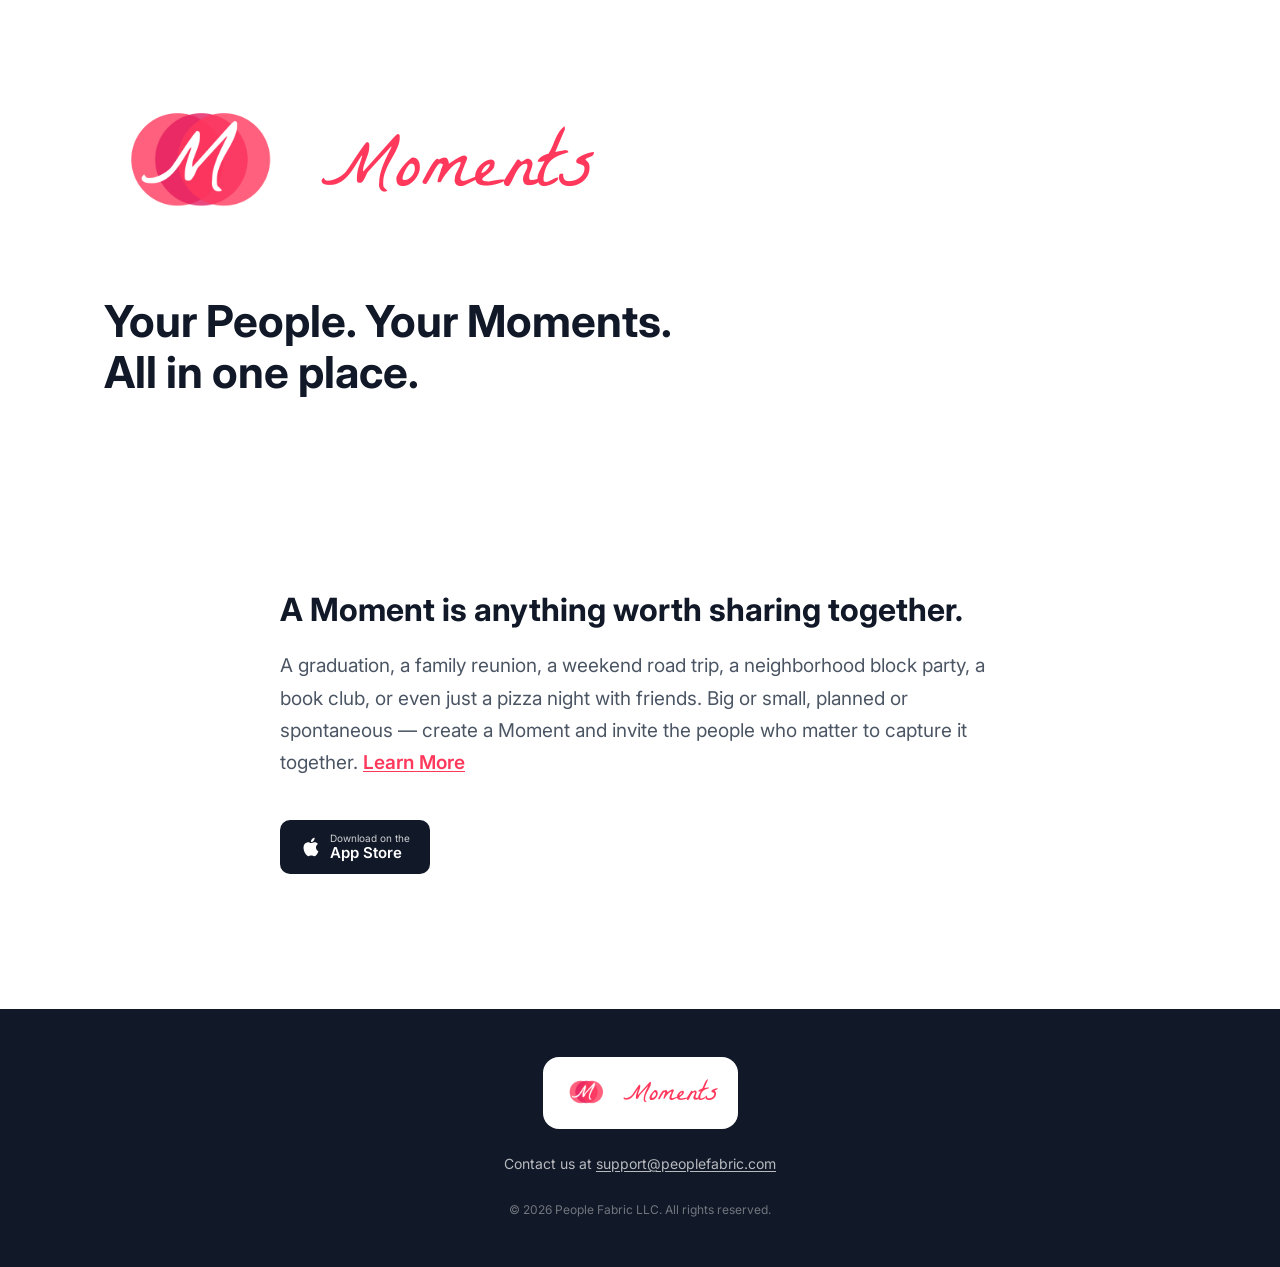
==== getapp.html @ f61d81ea "Add privacy policy and get app pages, update homepage - Add privacy.html with full privacy policy co" ====
<!DOCTYPE html>
<html lang="en">
<head>
  <meta charset="UTF-8">
  <meta name="viewport" content="width=device-width, initial-scale=1.0">
  <meta name="description" content="Download Moments - Your People. Your Moments. All in one place.">
  <meta name="robots" content="noindex, nofollow">
  <meta name="googlebot" content="noindex, nofollow">
  <meta name="theme-color" content="#FF385C">

  <title>Get the App - Moments</title>

  <link rel="stylesheet" href="css/styles.css">
  <link rel="icon" type="image/png" href="assets/favicon.png">
  <link rel="apple-touch-icon" href="assets/apple-touch-icon.png">

  <style>
    .getapp {
      padding: var(--space-16) 0 var(--space-20);
      min-height: 60vh;
      display: flex;
      align-items: center;
    }

    .getapp__content {
      max-width: var(--max-width-narrow);
      margin: 0 auto;
    }

    .getapp__title {
      font-size: clamp(24px, 4vw, 32px);
      font-weight: 700;
      line-height: 1.3;
      color: var(--color-text);
      margin-bottom: var(--space-5);
    }

    .getapp__placeholder {
      font-size: clamp(17px, 2.5vw, 19px);
      line-height: 1.7;
      color: var(--color-text-secondary);
      margin-bottom: var(--space-10);
    }

    .getapp__learn-more {
      color: var(--color-primary);
      font-weight: 600;
      text-decoration: underline;
      text-underline-offset: 2px;
    }

    .getapp__learn-more:hover {
      color: var(--color-primary-hover);
    }

    .getapp__actions {
      display: flex;
      gap: var(--space-3);
      flex-wrap: wrap;
    }
  </style>
</head>
<body>

  <!-- Scroll-triggered Header -->
  <header class="header" id="header">
    <div class="container header__inner">
      <a href="/" class="header__logo">
        <img src="assets/logo.png" alt="" class="header__logo-icon">
        <span class="header__logo-text">Moments</span>
      </a>
    </div>
  </header>

  <!-- Hero Section -->
  <section class="hero">
    <div class="container">
      <div class="hero__main">
        <div class="hero__brand">
          <img src="assets/logo.png" alt="Moments" class="hero__logo">
          <span class="hero__logo-text">Moments</span>
        </div>

        <h1 class="hero__tagline">
          Your People. Your Moments.<br>
          All in one place.
        </h1>
      </div>
    </div>
  </section>

  <!-- Get App Section -->
  <section class="getapp">
    <div class="container">
      <div class="getapp__content">

        <h2 class="getapp__title">A Moment is anything worth sharing together.</h2>
        <p class="getapp__placeholder">
          A graduation, a family reunion, a weekend road trip, a neighborhood block party, a book club, or even just a pizza night with friends. Big or small, planned or spontaneous — create a Moment and invite the people who matter to capture it together. <a href="/" class="getapp__learn-more">Learn More</a>
        </p>

        <div class="getapp__actions">
          <a href="#" class="app-btn" aria-label="Download on the App Store">
            <svg class="app-btn__icon" viewBox="0 0 24 24" fill="currentColor">
              <path d="M18.71 19.5c-.83 1.24-1.71 2.45-3.05 2.47-1.34.03-1.77-.79-3.29-.79-1.53 0-2 .77-3.27.82-1.31.05-2.3-1.32-3.14-2.53C4.25 17 2.94 12.45 4.7 9.39c.87-1.52 2.43-2.48 4.12-2.51 1.28-.02 2.5.87 3.29.87.78 0 2.26-1.07 3.81-.91.65.03 2.47.26 3.64 1.98-.09.06-2.17 1.28-2.15 3.81.03 3.02 2.65 4.03 2.68 4.04-.03.07-.42 1.44-1.38 2.83M13 3.5c.73-.83 1.94-1.46 2.94-1.5.13 1.17-.34 2.35-1.04 3.19-.69.85-1.83 1.51-2.95 1.42-.15-1.15.41-2.35 1.05-3.11z"/>
            </svg>
            <span class="app-btn__text">
              <span class="app-btn__label">Download on the</span>
              <span class="app-btn__store">App Store</span>
            </span>
          </a>
        </div>

      </div>
    </div>
  </section>

  <!-- Footer -->
  <footer class="footer">
    <div class="container footer__inner">
      <div class="footer__logo">
        <img src="assets/logo.png" alt="" class="footer__logo-icon">
        <span class="footer__logo-text">Moments</span>
      </div>
      <p class="footer__contact">
        Contact us at <a href="mailto:support@peoplefabric.com">support@peoplefabric.com</a>
      </p>
      <p class="footer__copyright">
        &copy; 2026 People Fabric LLC. All rights reserved.
      </p>
    </div>
  </footer>

  <script>
    const header = document.getElementById('header');
    const heroSection = document.querySelector('.hero');

    const headerObserver = new IntersectionObserver(
      ([entry]) => {
        header.classList.toggle('visible', !entry.isIntersecting);
      },
      { threshold: 0, rootMargin: '-100px 0px 0px 0px' }
    );
    headerObserver.observe(heroSection);
  </script>

</body>
</html>
---- css/styles.css ----
/* ==========================================================================
   Moments Marketing Site - Modern Minimal Design
   ========================================================================== */

@import url('https://fonts.googleapis.com/css2?family=La+Belle+Aurore&family=Inter:wght@400;500;600;700&display=swap');

/* --------------------------------------------------------------------------
   Design Tokens
   -------------------------------------------------------------------------- */
:root {
  /* Colors */
  --color-primary: #FF385C;
  --color-primary-hover: #E31C5F;
  --color-primary-light: rgba(255, 56, 92, 0.08);

  --color-bg: #FFFFFF;
  --color-bg-subtle: #F9FAFB;
  --color-bg-muted: #F3F4F6;

  --color-text: #111827;
  --color-text-secondary: #4B5563;
  --color-text-muted: #9CA3AF;

  --color-border: #E5E7EB;

  /* Typography */
  --font-sans: 'Inter', -apple-system, BlinkMacSystemFont, 'Segoe UI', sans-serif;
  --font-brand: 'La Belle Aurore', cursive;

  /* Spacing */
  --space-1: 4px;
  --space-2: 8px;
  --space-3: 12px;
  --space-4: 16px;
  --space-5: 20px;
  --space-6: 24px;
  --space-8: 32px;
  --space-10: 40px;
  --space-12: 48px;
  --space-16: 64px;
  --space-20: 80px;

  /* Border Radius */
  --radius-sm: 6px;
  --radius-md: 10px;
  --radius-lg: 16px;
  --radius-xl: 24px;

  /* Shadows */
  --shadow-sm: 0 1px 2px rgba(0, 0, 0, 0.04);
  --shadow-md: 0 4px 12px rgba(0, 0, 0, 0.06);
  --shadow-lg: 0 12px 32px rgba(0, 0, 0, 0.08);
  --shadow-glow: 0 0 40px rgba(255, 56, 92, 0.15);

  /* Transitions */
  --ease-out: cubic-bezier(0.16, 1, 0.3, 1);
  --duration-fast: 150ms;
  --duration-base: 300ms;
  --duration-slow: 500ms;

  /* Layout */
  --max-width: 1120px;
  --max-width-narrow: 720px;
}

/* --------------------------------------------------------------------------
   Reset
   -------------------------------------------------------------------------- */
*, *::before, *::after {
  box-sizing: border-box;
  margin: 0;
  padding: 0;
}

html {
  font-size: 16px;
  scroll-behavior: smooth;
  -webkit-font-smoothing: antialiased;
  -moz-osx-font-smoothing: grayscale;
}

body {
  font-family: var(--font-sans);
  font-size: 16px;
  line-height: 1.6;
  color: var(--color-text);
  background-color: var(--color-bg);
}

img, svg {
  display: block;
  max-width: 100%;
}

a {
  color: inherit;
  text-decoration: none;
}

/* --------------------------------------------------------------------------
   Layout
   -------------------------------------------------------------------------- */
.container {
  width: 100%;
  max-width: var(--max-width);
  margin: 0 auto;
  padding: 0 var(--space-6);
}

/* --------------------------------------------------------------------------
   Scroll-Triggered Header (appears after scrolling)
   -------------------------------------------------------------------------- */
.header {
  position: fixed;
  top: 0;
  left: 0;
  right: 0;
  z-index: 100;
  padding: var(--space-3) 0;
  background: #FFFFFF;
  border-bottom: 1px solid var(--color-border);
  transform: translateY(-100%);
  opacity: 0;
  transition: transform var(--duration-base) var(--ease-out),
              opacity var(--duration-base) var(--ease-out),
              border-color var(--duration-base);
}

.header.visible {
  transform: translateY(0);
  opacity: 1;
  border-bottom-color: var(--color-border);
}

.header__inner {
  display: flex;
  align-items: center;
  justify-content: space-between;
}

.header__logo {
  display: flex;
  align-items: center;
  gap: var(--space-3);
}

.header__logo-icon {
  width: 64px;
  height: 64px;
  object-fit: contain;
}

.header__logo-text {
  font-family: var(--font-brand);
  font-size: 32px;
  color: var(--color-primary);
  line-height: 1;
  padding-top: 8px; /* Optical alignment adjustment */
}

/* --------------------------------------------------------------------------
   Hero Section
   -------------------------------------------------------------------------- */
.hero {
  padding: var(--space-16) 0 var(--space-12);
  display: flex;
  flex-direction: column;
}

.hero__main {
  display: flex;
  flex-direction: column;
  justify-content: center;
}

.hero__brand {
  display: flex;
  align-items: center;
  gap: var(--space-4);
  margin-bottom: var(--space-8);
}

.hero__logo {
  width: 200px;
  height: 200px;
  object-fit: contain;
}

.hero__logo-text {
  font-family: var(--font-brand);
  font-size: clamp(56px, 10vw, 80px);
  color: var(--color-primary);
  line-height: 1;
  padding-top: 20px; /* Optical alignment adjustment */
}

.hero__tagline {
  font-size: clamp(28px, 5vw, 44px);
  font-weight: 700;
  line-height: 1.15;
  color: var(--color-text);
  margin-bottom: var(--space-6);
  max-width: 600px;
}

.hero__actions {
  display: flex;
  gap: var(--space-3);
  flex-wrap: wrap;
  margin-bottom: var(--space-12);
}

/* App Store Buttons */
.app-btn {
  display: inline-flex;
  align-items: center;
  gap: var(--space-2);
  padding: var(--space-3) var(--space-5);
  background: var(--color-text);
  color: var(--color-bg);
  border-radius: var(--radius-md);
  transition: transform var(--duration-fast) var(--ease-out),
              box-shadow var(--duration-fast);
}

.app-btn:hover {
  transform: translateY(-2px);
  box-shadow: var(--shadow-lg);
}

.app-btn:active {
  transform: translateY(0);
}

.app-btn__icon {
  width: 22px;
  height: 22px;
  flex-shrink: 0;
}

.app-btn__text {
  display: flex;
  flex-direction: column;
  line-height: 1.2;
  text-align: left;
}

.app-btn__label {
  font-size: 10px;
  opacity: 0.8;
}

.app-btn__store {
  font-size: 15px;
  font-weight: 600;
}

.app-btn--disabled {
  opacity: 0.4;
  cursor: default;
}

.app-btn--disabled:hover {
  transform: none;
  box-shadow: none;
}

/* --------------------------------------------------------------------------
   Story Section (Option A: Pull Quote Style)
   -------------------------------------------------------------------------- */
.story {
  padding: var(--space-16) 0;
}

.story__content {
  max-width: var(--max-width-narrow);
}

/* Pull quote - the emphasis line shown first */
.story__pullquote {
  font-size: clamp(28px, 4vw, 40px);
  font-weight: 700;
  line-height: 1.3;
  color: var(--color-text);
  margin-bottom: var(--space-10);
  max-width: 720px;
}

.story__body {
  display: flex;
  flex-direction: column;
  gap: var(--space-5);
}

.story__paragraph {
  font-size: clamp(17px, 2.5vw, 19px);
  line-height: 1.7;
  color: var(--color-text-secondary);
  margin: 0;
}

/* Fade-in animation */
.story__pullquote,
.story__paragraph {
  opacity: 0;
  transform: translateY(20px);
  transition: opacity var(--duration-slow) var(--ease-out),
              transform var(--duration-slow) var(--ease-out);
}

.story__pullquote.visible,
.story__paragraph.visible {
  opacity: 1;
  transform: translateY(0);
}

/* Stagger animation delays */
.story__pullquote { transition-delay: 0ms; }
.story__paragraph:nth-child(1) { transition-delay: 100ms; }
.story__paragraph:nth-child(2) { transition-delay: 150ms; }
.story__paragraph:nth-child(3) { transition-delay: 200ms; }

/* --------------------------------------------------------------------------
   Features Section
   -------------------------------------------------------------------------- */
.features {
  padding: var(--space-16) 0;
  background: var(--color-bg-subtle);
}

.features__header {
  text-align: center;
  margin-bottom: var(--space-12);
}

.features__title {
  font-size: clamp(24px, 4vw, 32px);
  font-weight: 700;
  margin-bottom: var(--space-3);
}

.features__grid {
  display: grid;
  grid-template-columns: repeat(3, 1fr);
  gap: var(--space-5);
}

.feature {
  background: var(--color-bg);
  border-radius: var(--radius-lg);
  padding: var(--space-6);
  transition: transform var(--duration-base) var(--ease-out),
              box-shadow var(--duration-base);
}

.feature:hover {
  transform: translateY(-4px);
  box-shadow: var(--shadow-lg);
}

.feature__icon {
  width: 44px;
  height: 44px;
  color: var(--color-primary);
  margin-bottom: var(--space-4);
}

.feature__title {
  font-size: 17px;
  font-weight: 600;
  margin-bottom: var(--space-2);
  color: var(--color-text);
}

.feature__description {
  font-size: 14px;
  line-height: 1.6;
  color: var(--color-text-secondary);
}

/* Feature fade-in */
.feature {
  opacity: 0;
  transform: translateY(16px);
  transition: opacity var(--duration-slow) var(--ease-out),
              transform var(--duration-slow) var(--ease-out),
              box-shadow var(--duration-base);
}

.feature.visible {
  opacity: 1;
  transform: translateY(0);
}

.feature:nth-child(1) { transition-delay: 0ms; }
.feature:nth-child(2) { transition-delay: 50ms; }
.feature:nth-child(3) { transition-delay: 100ms; }
.feature:nth-child(4) { transition-delay: 150ms; }
.feature:nth-child(5) { transition-delay: 200ms; }
.feature:nth-child(6) { transition-delay: 250ms; }

/* --------------------------------------------------------------------------
   Company Section
   -------------------------------------------------------------------------- */
.company {
  padding: var(--space-20) 0;
  text-align: center;
  background: linear-gradient(180deg, var(--color-bg) 0%, var(--color-bg-subtle) 100%);
}

.company__inner {
  max-width: 480px;
  margin: 0 auto;
  padding: var(--space-10) var(--space-8);
  background: var(--color-bg);
  border-radius: var(--radius-xl);
  box-shadow: var(--shadow-lg);
  border: 1px solid var(--color-border);
}

.company__label {
  font-size: 15px;
  color: var(--color-text-secondary);
  margin-bottom: var(--space-2);
}

.company__name {
  font-size: clamp(22px, 3vw, 28px);
  font-weight: 700;
  color: var(--color-text);
  margin-bottom: var(--space-3);
}

.company__tagline {
  font-size: 16px;
  color: rgba(255, 56, 92, 0.6);
  line-height: 1.5;
  font-style: italic;
}

/* --------------------------------------------------------------------------
   Footer
   -------------------------------------------------------------------------- */
.footer {
  background: var(--color-text);
  color: var(--color-bg);
  padding: var(--space-12) 0;
}

.footer__inner {
  display: flex;
  flex-direction: column;
  align-items: center;
  gap: var(--space-6);
  text-align: center;
}

.footer__logo {
  display: inline-flex;
  align-items: center;
  gap: var(--space-3);
  background: var(--color-bg);
  padding: var(--space-3) var(--space-5);
  border-radius: var(--radius-lg);
}

.footer__logo-icon {
  width: 48px;
  height: 48px;
  object-fit: contain;
}

.footer__logo-text {
  font-family: var(--font-brand);
  font-size: 28px;
  color: var(--color-primary);
  line-height: 1;
  padding-top: 6px; /* Optical alignment */
}

.footer__links {
  display: flex;
  gap: var(--space-8);
  list-style: none;
}

.footer__links a {
  font-size: 14px;
  opacity: 0.7;
  transition: opacity var(--duration-fast);
}

.footer__links a:hover {
  opacity: 1;
}

.footer__contact {
  font-size: 14px;
  opacity: 0.7;
}

.footer__contact a {
  text-decoration: underline;
  text-underline-offset: 2px;
}

.footer__contact a:hover {
  opacity: 1;
}

.footer__copyright {
  font-size: 12px;
  opacity: 0.4;
}

/* --------------------------------------------------------------------------
   Responsive
   -------------------------------------------------------------------------- */
@media (max-width: 900px) {
  .features__grid {
    grid-template-columns: repeat(2, 1fr);
  }
}

@media (max-width: 768px) {
  .hero {
    padding: var(--space-10) 0 var(--space-8);
  }

  .hero__logo {
    width: 140px;
    height: 140px;
  }

  .hero__brand {
    margin-bottom: var(--space-6);
  }

  .hero__tagline {
    margin-bottom: var(--space-5);
  }

  .hero__actions {
    margin-bottom: var(--space-8);
  }

  .features__grid {
    grid-template-columns: 1fr;
    gap: var(--space-4);
  }

  .feature {
    padding: var(--space-5);
  }

  .footer__links {
    flex-wrap: wrap;
    justify-content: center;
    gap: var(--space-4) var(--space-6);
  }
}

@media (max-width: 480px) {
  .container {
    padding: 0 var(--space-5);
  }

  .hero__actions {
    flex-direction: column;
  }

  .app-btn {
    justify-content: center;
  }
}

/* --------------------------------------------------------------------------
   Utility: Screen Reader Only
   -------------------------------------------------------------------------- */
.sr-only {
  position: absolute;
  width: 1px;
  height: 1px;
  padding: 0;
  margin: -1px;
  overflow: hidden;
  clip: rect(0, 0, 0, 0);
  white-space: nowrap;
  border: 0;
}
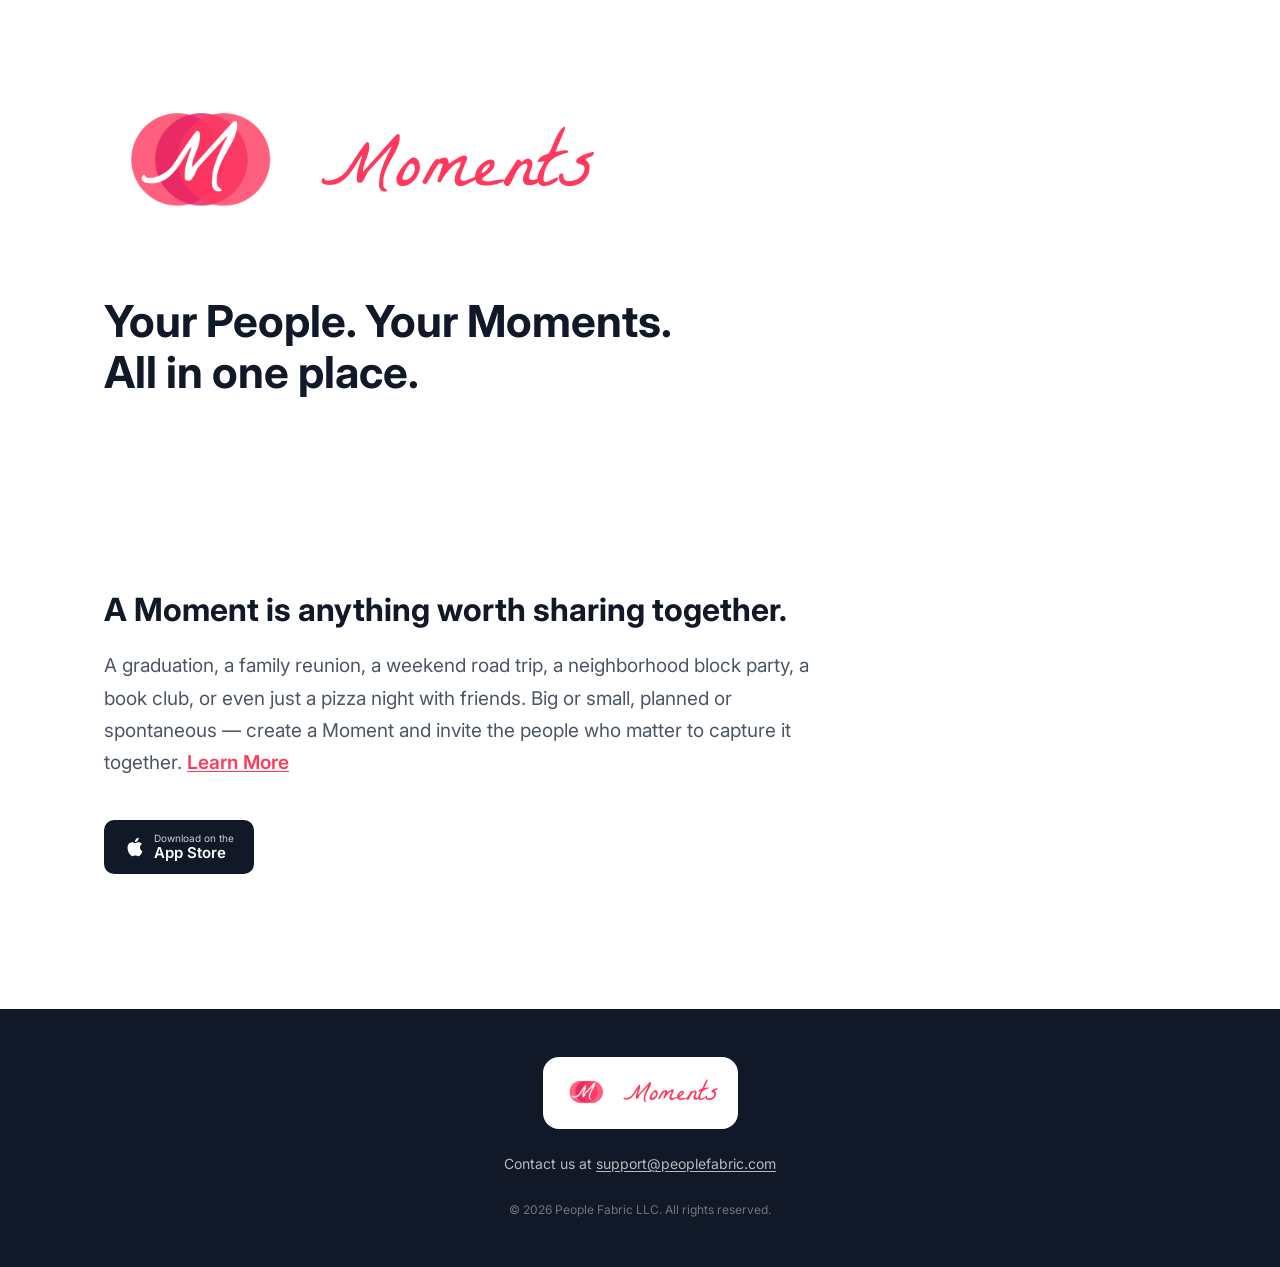
==== commit 9547f7a5: "Left-align content on getapp page to match homepage Co-Authored-By: Claude Opus 4.6 (1M context) <no" ====
--- a/getapp.html
+++ b/getapp.html
@@ -24,7 +24,6 @@
 
     .getapp__content {
       max-width: var(--max-width-narrow);
-      margin: 0 auto;
     }
 
     .getapp__title {
